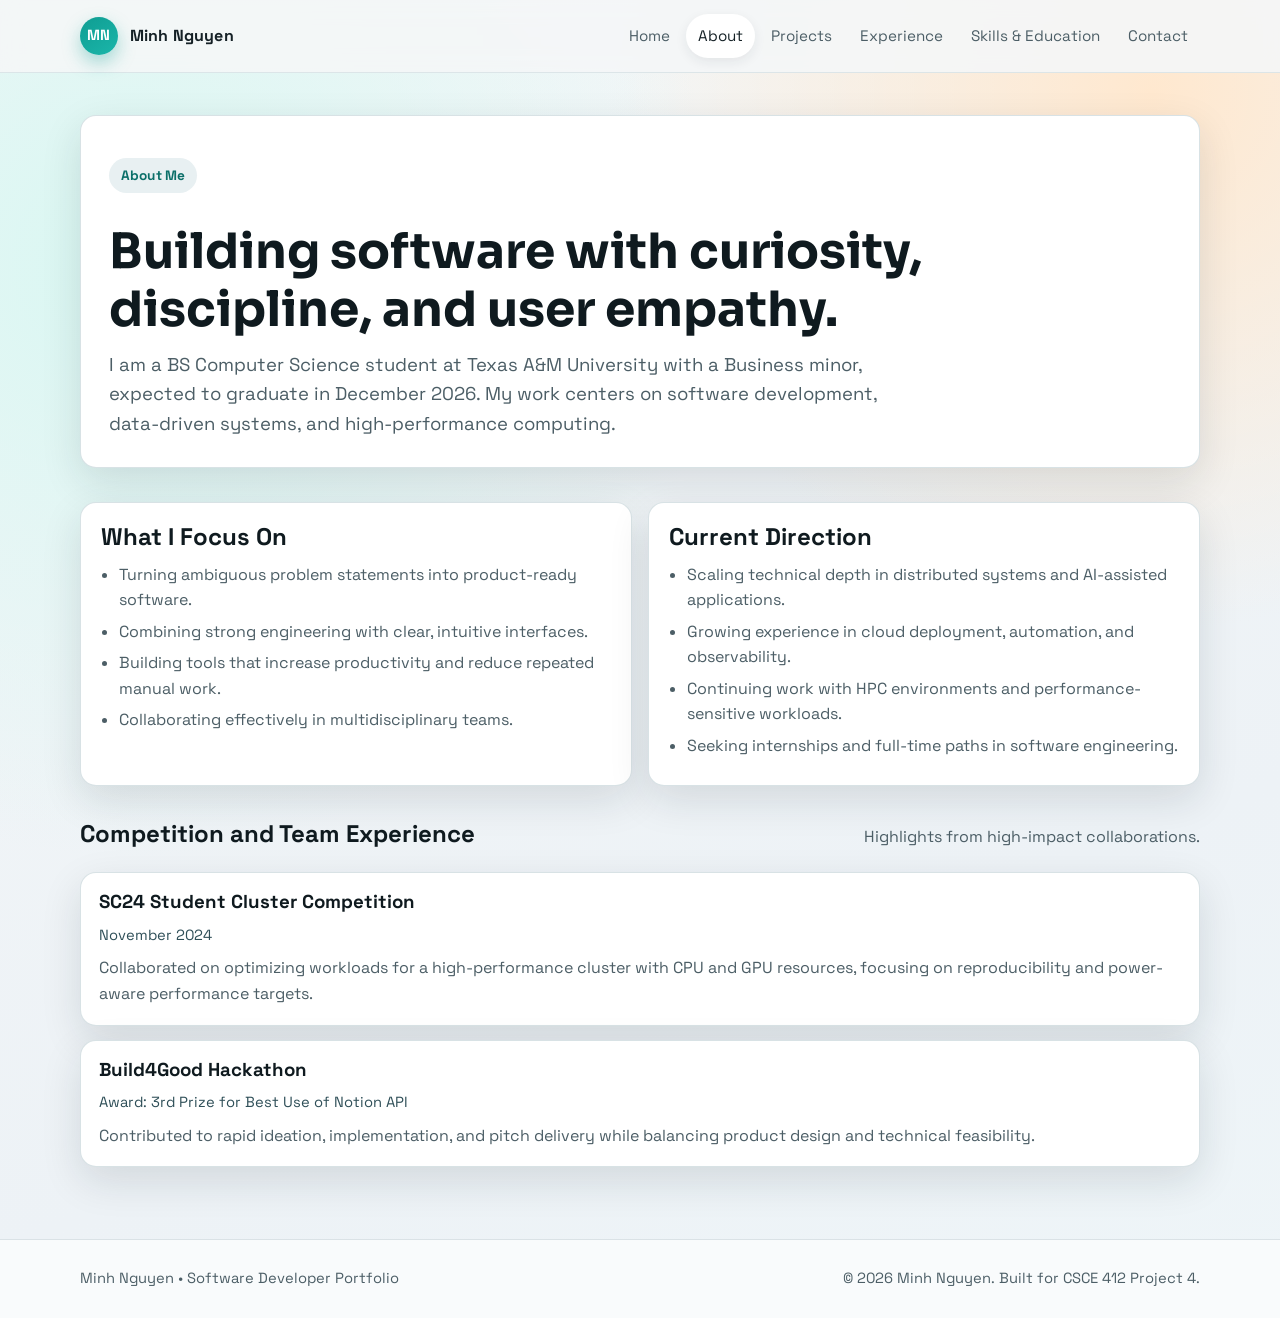
==== about.html @ c77dc7a4 "Add initial website structure and assets for Minh Nguyen's portfolio - Created SVG assets for brand " ====
<!doctype html>
<html lang="en">
  <head>
    <meta charset="UTF-8" />
    <meta name="viewport" content="width=device-width, initial-scale=1.0" />
    <title>About | Minh Nguyen</title>
    <meta name="description" content="About Minh Nguyen, Computer Science student at Texas A&M University." />
    <link rel="preconnect" href="https://fonts.googleapis.com" />
    <link rel="preconnect" href="https://fonts.gstatic.com" crossorigin />
    <link
      href="https://fonts.googleapis.com/css2?family=Sora:wght@600;700;800&family=Space+Grotesk:wght@400;500;700&display=swap"
      rel="stylesheet"
    />
    <link rel="stylesheet" href="assets/css/styles.css" />
  </head>
  <body>
    <header class="site-header">
      <div class="container header-inner">
        <a class="brand" href="index.html" aria-label="Homepage">
          <span class="brand-mark">MN</span>
          <span>Minh Nguyen</span>
        </a>
        <button class="nav-toggle" type="button" aria-label="Toggle navigation" aria-expanded="false" data-nav-toggle>
          Menu
        </button>
        <nav class="primary-nav" data-nav>
          <a href="index.html">Home</a>
          <a class="active" href="about.html">About</a>
          <a href="projects.html">Projects</a>
          <a href="experience.html">Experience</a>
          <a href="skills.html">Skills & Education</a>
          <a href="contact.html">Contact</a>
        </nav>
      </div>
    </header>

    <main>
      <div class="container">
        <section class="panel reveal" style="padding: 28px">
          <p class="kicker">About Me</p>
          <h1>Building software with curiosity, discipline, and user empathy.</h1>
          <p class="lead">
            I am a BS Computer Science student at Texas A&M University with a Business minor, expected to graduate in December 2026. My work
            centers on software development, data-driven systems, and high-performance computing.
          </p>
        </section>

        <section class="section reveal">
          <div class="grid two">
            <article class="card">
              <h2>What I Focus On</h2>
              <ul class="list">
                <li>Turning ambiguous problem statements into product-ready software.</li>
                <li>Combining strong engineering with clear, intuitive interfaces.</li>
                <li>Building tools that increase productivity and reduce repeated manual work.</li>
                <li>Collaborating effectively in multidisciplinary teams.</li>
              </ul>
            </article>
            <article class="card">
              <h2>Current Direction</h2>
              <ul class="list">
                <li>Scaling technical depth in distributed systems and AI-assisted applications.</li>
                <li>Growing experience in cloud deployment, automation, and observability.</li>
                <li>Continuing work with HPC environments and performance-sensitive workloads.</li>
                <li>Seeking internships and full-time paths in software engineering.</li>
              </ul>
            </article>
          </div>
        </section>

        <section class="section reveal">
          <div class="section-title-row">
            <h2>Competition and Team Experience</h2>
            <p>Highlights from high-impact collaborations.</p>
          </div>
          <div class="timeline">
            <article class="timeline-item">
              <h3>SC24 Student Cluster Competition</h3>
              <p class="meta">November 2024</p>
              <p>
                Collaborated on optimizing workloads for a high-performance cluster with CPU and GPU resources, focusing on reproducibility and
                power-aware performance targets.
              </p>
            </article>
            <article class="timeline-item">
              <h3>Build4Good Hackathon</h3>
              <p class="meta">Award: 3rd Prize for Best Use of Notion API</p>
              <p>
                Contributed to rapid ideation, implementation, and pitch delivery while balancing product design and technical feasibility.
              </p>
            </article>
          </div>
        </section>
      </div>
    </main>

    <footer class="site-footer">
      <div class="container footer-inner">
        <p>Minh Nguyen • Software Developer Portfolio</p>
        <p>&copy; <span data-year></span> Minh Nguyen. Built for CSCE 412 Project 4.</p>
      </div>
    </footer>

    <script src="assets/js/main.js"></script>
  </body>
</html>
---- assets/css/styles.css ----
:root {
  --bg: #f4f7f8;
  --surface: #ffffff;
  --surface-soft: #e8f0f2;
  --text: #152126;
  --muted: #4c5e66;
  --accent: #0f9d92;
  --accent-dark: #0b6f69;
  --line: #d2dde1;
  --shadow: 0 14px 40px rgba(19, 37, 44, 0.12);
  --radius: 16px;
  --radius-sm: 10px;
  --max-width: 1120px;
}

* {
  box-sizing: border-box;
}

html,
body {
  margin: 0;
  padding: 0;
}

body {
  font-family: "Space Grotesk", "Segoe UI", sans-serif;
  color: var(--text);
  background:
    radial-gradient(circle at 10% 20%, #d9f7f2 0%, transparent 38%),
    radial-gradient(circle at 90% 7%, #ffe8cf 0%, transparent 32%),
    linear-gradient(160deg, #f4f7f8 0%, #edf2f6 70%, #eef5f8 100%);
  line-height: 1.6;
  min-height: 100vh;
}

a {
  color: inherit;
  text-decoration: none;
}

img {
  max-width: 100%;
  display: block;
}

.container {
  width: min(var(--max-width), 92vw);
  margin: 0 auto;
}

.site-header {
  position: sticky;
  top: 0;
  z-index: 20;
  backdrop-filter: blur(10px);
  background: rgba(244, 247, 248, 0.9);
  border-bottom: 1px solid rgba(210, 221, 225, 0.7);
}

.header-inner {
  display: flex;
  align-items: center;
  justify-content: space-between;
  gap: 24px;
  min-height: 72px;
}

.brand {
  display: flex;
  align-items: center;
  gap: 12px;
  font-weight: 700;
  letter-spacing: 0.01em;
}

.brand-mark {
  width: 38px;
  height: 38px;
  display: grid;
  place-items: center;
  border-radius: 50%;
  color: #fff;
  background: linear-gradient(145deg, var(--accent), #1bb6aa);
  box-shadow: 0 8px 18px rgba(15, 157, 146, 0.35);
  font-size: 0.92rem;
}

.primary-nav {
  display: flex;
  align-items: center;
  gap: 4px;
  flex-wrap: wrap;
}

.primary-nav a {
  padding: 10px 12px;
  border-radius: 999px;
  font-size: 0.95rem;
  color: var(--muted);
  transition: 180ms ease;
}

.primary-nav a:hover,
.primary-nav a:focus-visible,
.primary-nav a.active {
  background: var(--surface);
  color: var(--text);
  box-shadow: 0 4px 12px rgba(23, 40, 48, 0.08);
}

.nav-toggle {
  display: none;
  border: 0;
  background: var(--surface);
  border-radius: 10px;
  width: 44px;
  height: 44px;
  box-shadow: 0 6px 14px rgba(30, 48, 55, 0.12);
}

main {
  padding: 42px 0 72px;
}

.hero {
  display: grid;
  grid-template-columns: 1.1fr 0.9fr;
  gap: 28px;
  align-items: stretch;
}

.hero-content,
.hero-card,
.panel,
.card,
.timeline-item,
.contact-card,
.project-card {
  background: var(--surface);
  border: 1px solid rgba(210, 221, 225, 0.85);
  border-radius: var(--radius);
  box-shadow: var(--shadow);
}

.hero-content {
  padding: 32px;
}

.kicker {
  display: inline-flex;
  gap: 8px;
  align-items: center;
  padding: 7px 12px;
  border-radius: 999px;
  background: var(--surface-soft);
  color: var(--accent-dark);
  font-size: 0.85rem;
  font-weight: 700;
  letter-spacing: 0.01em;
}

h1,
h2,
h3 {
  margin: 0 0 10px;
  line-height: 1.2;
  color: #0f1a1f;
}

h1 {
  font-family: "Sora", "Segoe UI", sans-serif;
  font-size: clamp(2rem, 3.8vw, 3.2rem);
  margin-top: 16px;
}

.lead {
  margin: 0;
  color: var(--muted);
  font-size: clamp(1.03rem, 1.8vw, 1.16rem);
  max-width: 64ch;
}

.actions {
  margin-top: 24px;
  display: flex;
  flex-wrap: wrap;
  gap: 12px;
}

.button {
  display: inline-flex;
  align-items: center;
  justify-content: center;
  min-height: 44px;
  padding: 10px 16px;
  border-radius: 12px;
  border: 1px solid transparent;
  font-weight: 700;
  transition: transform 170ms ease, box-shadow 170ms ease, background 170ms ease;
}

.button:hover,
.button:focus-visible {
  transform: translateY(-1px);
}

.button.primary {
  background: linear-gradient(145deg, var(--accent), #1bb6aa);
  color: #fff;
  box-shadow: 0 10px 18px rgba(15, 157, 146, 0.35);
}

.button.secondary {
  background: var(--surface);
  border-color: var(--line);
  color: #22353d;
}

.hero-card {
  padding: 20px;
  display: grid;
  gap: 14px;
}

.headshot {
  width: 100%;
  aspect-ratio: 4 / 5;
  object-fit: cover;
  border-radius: 12px;
  border: 1px solid var(--line);
}

.stat-grid {
  display: grid;
  grid-template-columns: repeat(3, minmax(0, 1fr));
  gap: 10px;
}

.stat {
  background: var(--surface-soft);
  border-radius: var(--radius-sm);
  padding: 10px;
  text-align: center;
}

.stat strong {
  display: block;
  font-size: 1.16rem;
}

.section {
  margin-top: 34px;
}

.section-title-row {
  display: flex;
  align-items: baseline;
  justify-content: space-between;
  gap: 14px;
  margin-bottom: 14px;
}

.section-title-row p {
  margin: 0;
  color: var(--muted);
}

.grid {
  display: grid;
  gap: 16px;
}

.grid.two {
  grid-template-columns: repeat(2, minmax(0, 1fr));
}

.grid.three {
  grid-template-columns: repeat(3, minmax(0, 1fr));
}

.card,
.project-card,
.contact-card {
  padding: 20px;
}

.card p,
.project-card p,
.timeline-item p,
.contact-card p {
  margin: 0;
  color: var(--muted);
}

.tag-list {
  margin-top: 14px;
  display: flex;
  flex-wrap: wrap;
  gap: 8px;
}

.tag {
  padding: 5px 10px;
  border-radius: 999px;
  background: var(--surface-soft);
  color: #20424a;
  font-size: 0.84rem;
  font-weight: 600;
}

.timeline {
  display: grid;
  gap: 14px;
}

.timeline-item {
  padding: 18px;
}

.timeline-item .meta {
  color: #2f4f58;
  font-size: 0.92rem;
  margin-bottom: 8px;
}

.list {
  margin: 10px 0 0;
  padding-left: 18px;
  color: var(--muted);
}

.list li {
  margin-bottom: 6px;
}

.links-row {
  display: flex;
  flex-wrap: wrap;
  gap: 10px;
  margin-top: 16px;
}

.link-pill {
  padding: 9px 12px;
  border-radius: 999px;
  background: var(--surface-soft);
  color: #1b3f47;
  font-weight: 600;
  font-size: 0.9rem;
}

.site-footer {
  border-top: 1px solid rgba(210, 221, 225, 0.8);
  background: rgba(255, 255, 255, 0.68);
}

.footer-inner {
  min-height: 78px;
  display: flex;
  justify-content: space-between;
  align-items: center;
  gap: 16px;
  color: var(--muted);
  font-size: 0.92rem;
}

.reveal {
  opacity: 0;
  transform: translateY(10px);
  transition: opacity 480ms ease, transform 480ms ease;
}

.reveal.visible {
  opacity: 1;
  transform: translateY(0);
}

@media (max-width: 980px) {
  .hero {
    grid-template-columns: 1fr;
  }

  .grid.three {
    grid-template-columns: repeat(2, minmax(0, 1fr));
  }
}

@media (max-width: 760px) {
  .header-inner {
    min-height: 64px;
  }

  .nav-toggle {
    display: inline-grid;
    place-items: center;
  }

  .primary-nav {
    position: absolute;
    top: 64px;
    left: 4vw;
    right: 4vw;
    padding: 10px;
    border-radius: 14px;
    border: 1px solid var(--line);
    background: var(--surface);
    display: none;
    box-shadow: var(--shadow);
  }

  .primary-nav.open {
    display: grid;
  }

  .primary-nav a {
    border-radius: 10px;
  }

  .grid.two,
  .grid.three,
  .stat-grid {
    grid-template-columns: 1fr;
  }

  .hero-content,
  .hero-card,
  .card,
  .project-card,
  .contact-card,
  .timeline-item {
    padding: 18px;
  }

  .footer-inner {
    min-height: 94px;
    flex-direction: column;
    justify-content: center;
    text-align: center;
  }
}
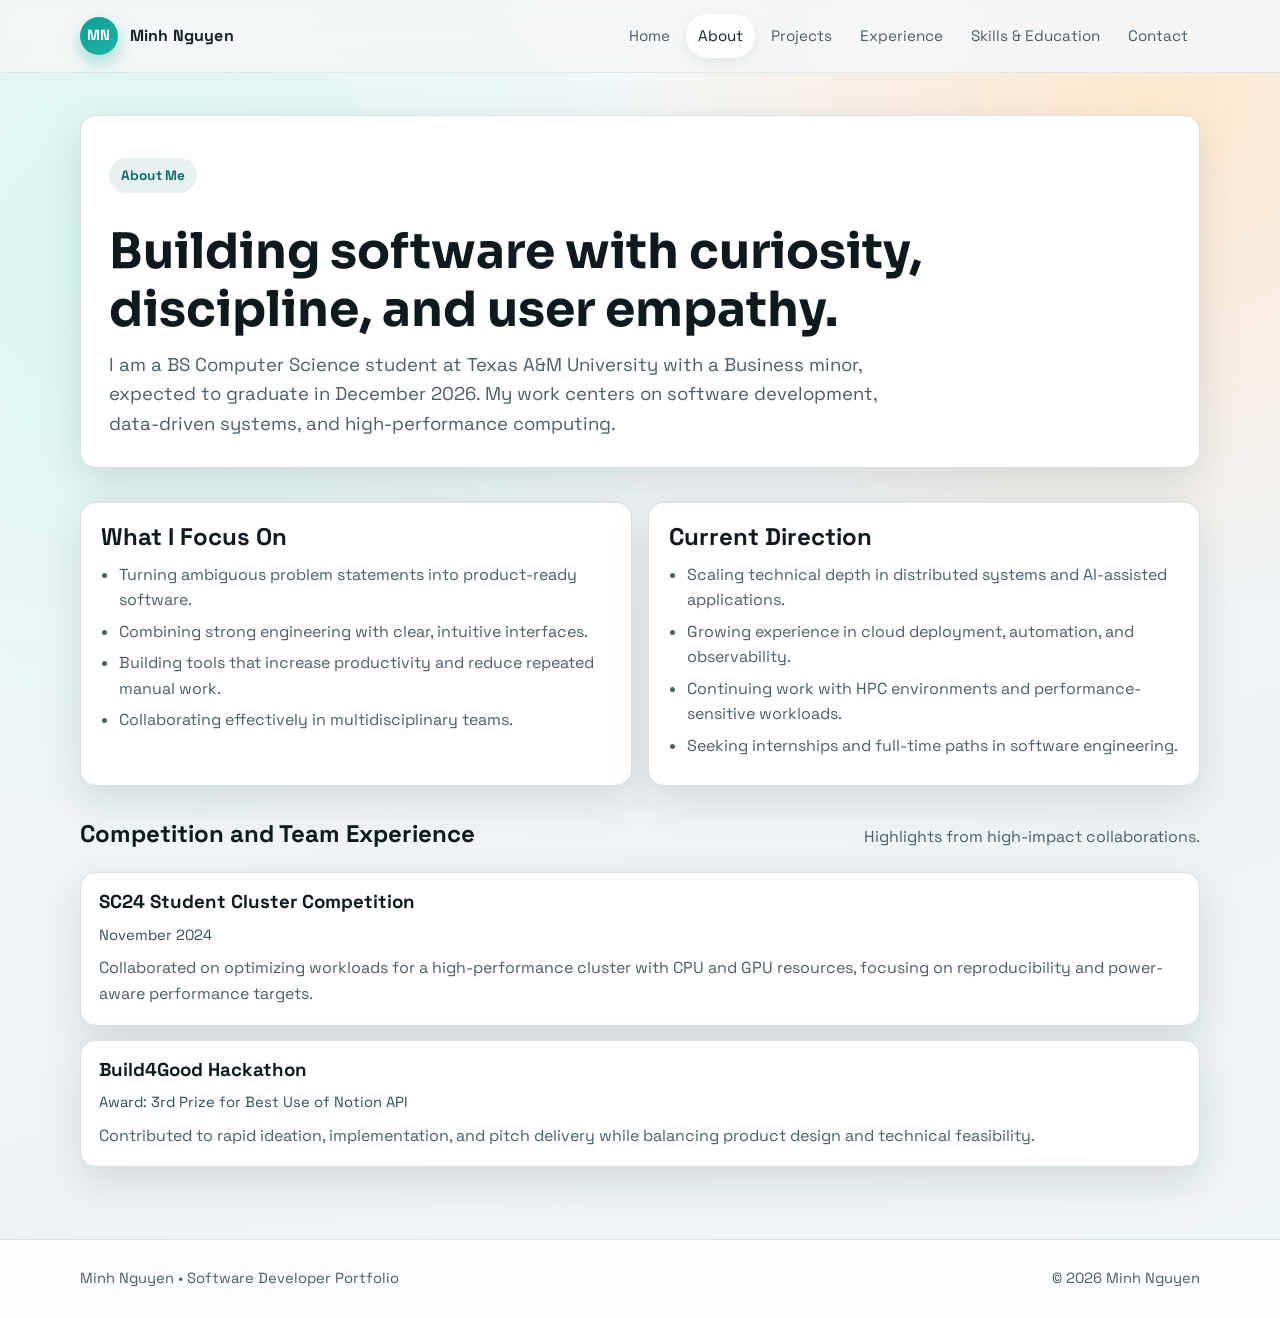
==== commit 865c1d10: "Remove project-specific text from footer and update headshot image format" ====
--- a/about.html
+++ b/about.html
@@ -97,7 +97,7 @@
     <footer class="site-footer">
       <div class="container footer-inner">
         <p>Minh Nguyen • Software Developer Portfolio</p>
-        <p>&copy; <span data-year></span> Minh Nguyen. Built for CSCE 412 Project 4.</p>
+        <p>&copy; <span data-year></span> Minh Nguyen</p>
       </div>
     </footer>
 
